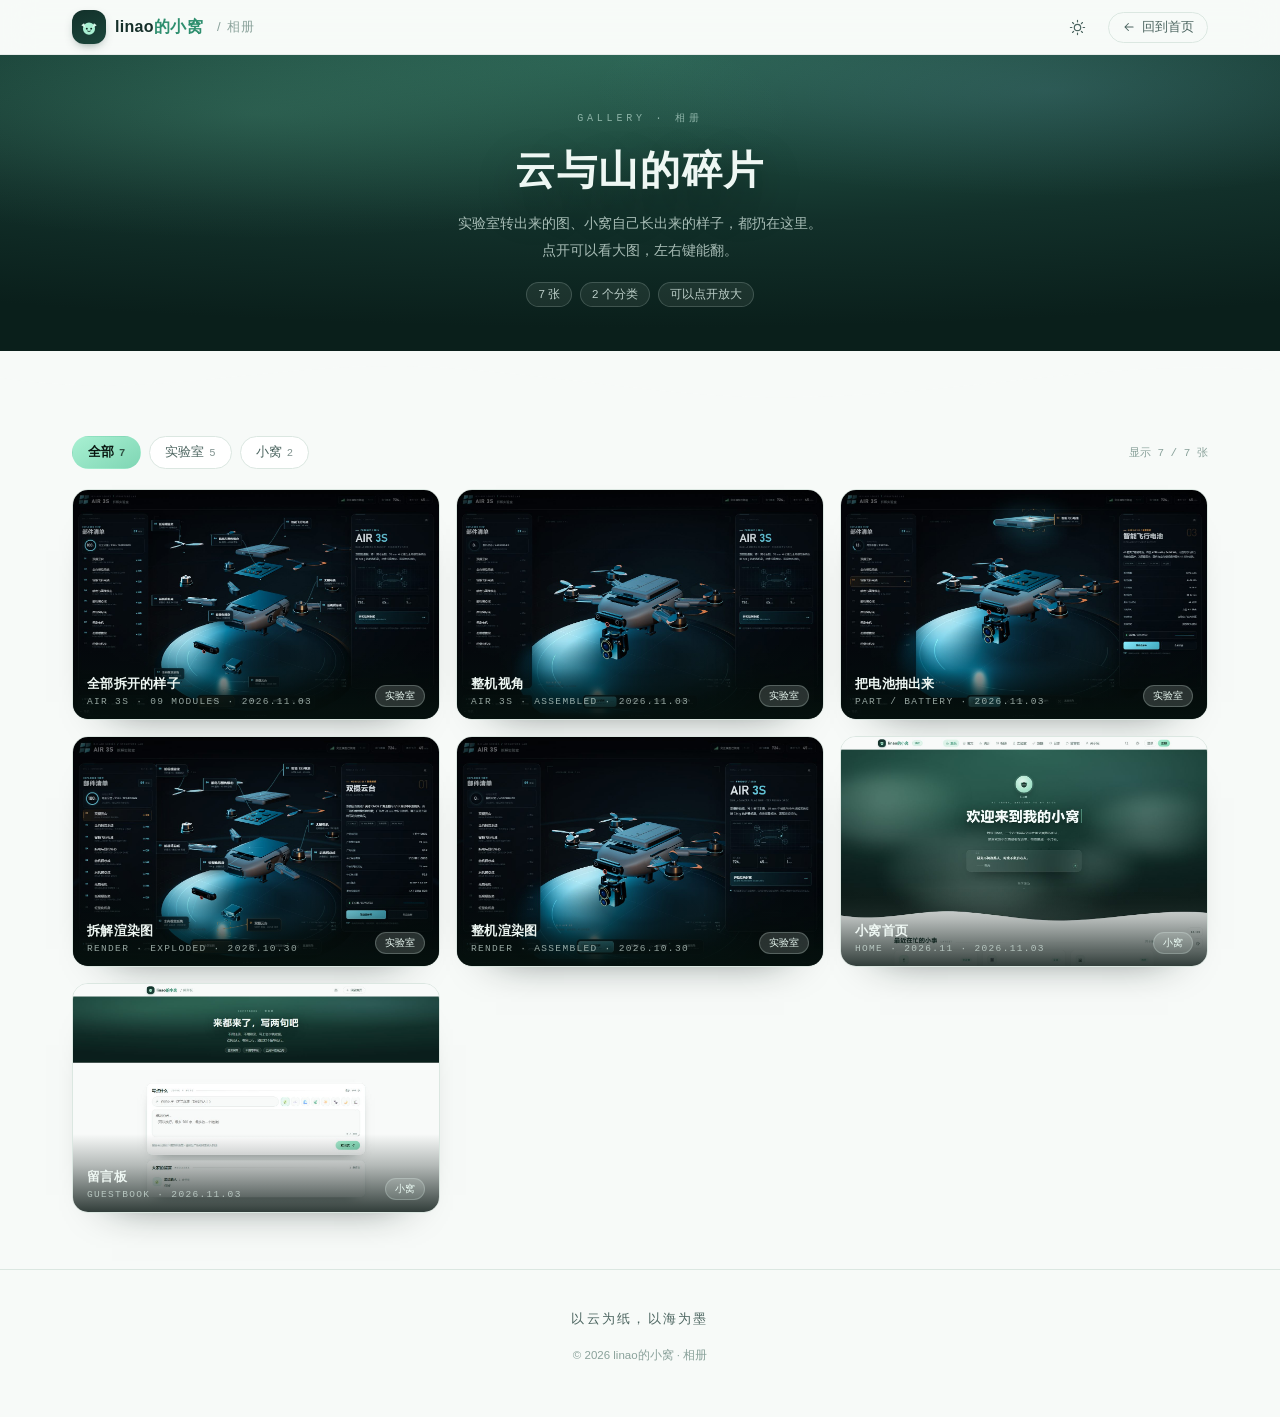
==== gallery/index.html @ 31c629db "feat(gallery,posts): open album with lightbox and blog with two articles; wire home nav + cards" ====
<!DOCTYPE html>
<html lang="zh-CN" data-theme="light">
<head>
<meta charset="UTF-8" />
<meta name="viewport" content="width=device-width, initial-scale=1.0" />
<meta name="theme-color" content="#0b1f1c" />
<meta name="description" content="linao的小窝 · 相册 — 实验室的截图、小窝的样子，都收在这里。" />
<link rel="icon" href="data:image/svg+xml,%3Csvg xmlns='http://www.w3.org/2000/svg' viewBox='0 0 64 64'%3E%3Crect width='64' height='64' rx='16' fill='%230e2621'/%3E%3Ccircle cx='32' cy='36' r='15' fill='%237fd6b4'/%3E%3Cpath d='M19 24l4 11-9-5z' fill='%23a8f0d2'/%3E%3Cpath d='M45 24l-4 11 9-5z' fill='%23a8f0d2'/%3E%3Ccircle cx='27' cy='36' r='2.2' fill='%230b1f1c'/%3E%3Ccircle cx='37' cy='36' r='2.2' fill='%230b1f1c'/%3E%3Cpath d='M28 42q4 3 8 0' stroke='%230b1f1c' stroke-width='2' fill='none' stroke-linecap='round'/%3E%3C/svg%3E" />
<title>相册 · linao的小窝</title>
<style>
:root{
  --paper:#f7faf8;--card:#ffffff;--line:#dbe7e1;
  --text:#16302a;--text-soft:#4c6560;--text-faint:#8aa29b;
  --accent:#7fd6b4;--accent-soft:#a8f0d2;--accent-deep:#2f8f6f;--accent-glow:rgba(127,214,180,.42);
  --sans:"PingFang SC","Microsoft YaHei UI","Hiragino Sans GB","Noto Sans SC","Segoe UI",sans-serif;
  --serif:"Songti SC","Source Han Serif SC","Noto Serif SC",Georgia,serif;
  --mono:"Cascadia Mono","Consolas",monospace;
  --ease:cubic-bezier(.22,1,.36,1);
}
html[data-accent="pink"]{--accent:#ffb3d9;--accent-soft:#ffd3e8;--accent-deep:#c95f92;--accent-glow:rgba(255,179,217,.42)}
html[data-accent="blue"]{--accent:#9fd0ff;--accent-soft:#c8e6ff;--accent-deep:#4a86bd;--accent-glow:rgba(159,208,255,.42)}
html[data-theme="dark"]{--paper:#0d1f1b;--card:#122a24;--line:#1d3a32;--text:#e6f3ee;--text-soft:#a9c6bd;--text-faint:#6e8b83}
*,*::before,*::after{box-sizing:border-box}
html{scroll-behavior:smooth}
body{margin:0;background:var(--paper);color:var(--text);font-family:var(--sans);
  -webkit-font-smoothing:antialiased;transition:background .4s,color .4s;min-height:100dvh;display:flex;flex-direction:column}
a{color:inherit;text-decoration:none}
button{font:inherit;color:inherit;cursor:pointer;border:0;background:none}
::selection{background:var(--accent);color:#08150f}

/* topbar */
.topbar{position:sticky;top:0;z-index:50;background:rgba(247,250,248,.82);backdrop-filter:blur(16px);
  border-bottom:1px solid rgba(22,48,42,.07);transition:background .4s,border-color .4s}
html[data-theme="dark"] .topbar{background:rgba(10,26,23,.84);border-bottom-color:rgba(231,240,236,.08)}
.topbar-inner{max-width:1180px;margin:0 auto;padding:10px 22px;display:flex;align-items:center;gap:14px}
.brand{display:flex;align-items:center;gap:9px}
.brand-avatar{width:34px;height:34px;border-radius:12px;display:grid;place-items:center;
  background:linear-gradient(160deg,#12302a,#1b463b);box-shadow:0 4px 12px -6px rgba(18,48,42,.8)}
.brand-avatar svg{width:22px;height:22px}
.brand-name{font-weight:800;font-size:16px;letter-spacing:.02em;white-space:nowrap}
.brand-name em{font-style:normal;color:var(--accent-deep)}
html[data-theme="dark"] .brand-name em{color:var(--accent)}
.crumb{color:var(--text-faint);font-size:13px;letter-spacing:.1em}
.spacer{flex:1}
.icon-btn{width:34px;height:34px;border-radius:10px;display:grid;place-items:center;color:var(--text-soft);transition:.2s var(--ease)}
.icon-btn svg{width:17px;height:17px;stroke:currentColor;fill:none;stroke-width:1.7;stroke-linecap:round;stroke-linejoin:round}
.icon-btn:hover{background:color-mix(in srgb,var(--accent) 14%,transparent);color:var(--text)}
.back-pill{display:inline-flex;align-items:center;gap:6px;padding:6px 13px;border-radius:999px;font-size:12.5px;
  border:1px solid var(--line);color:var(--text-soft);transition:.22s var(--ease)}
.back-pill:hover{color:var(--text);border-color:var(--accent-deep);transform:translateY(-1px)}
.back-pill svg{width:14px;height:14px;stroke:currentColor;fill:none;stroke-width:1.8;stroke-linecap:round;stroke-linejoin:round}

/* hero */
.hero{position:relative;overflow:hidden;padding:54px 22px 44px;
  background:radial-gradient(120% 92% at 50% 0%,#2b6353 0%,#1b463b 34%,#12302a 62%,#0a1f1b 100%);
  color:#eef7f3;text-align:center}
.hero::before{content:"";position:absolute;inset:0;pointer-events:none;
  background:radial-gradient(60% 60% at 20% 20%,rgba(127,214,180,.16),transparent 70%),
             radial-gradient(50% 50% at 82% 12%,rgba(159,208,255,.12),transparent 72%)}
.hero-inner{position:relative;max-width:760px;margin:0 auto}
.hero .kicker{font-family:var(--mono);font-size:10px;letter-spacing:.38em;color:rgba(210,240,230,.6);text-transform:uppercase}
.hero h1{margin:14px 0 12px;font-size:clamp(26px,5vw,40px);font-weight:800;letter-spacing:.04em;text-shadow:0 16px 44px rgba(0,0,0,.45)}
.hero p{margin:0;font-size:13.5px;line-height:2;color:rgba(226,244,237,.72)}
.hero .tip{display:inline-flex;flex-wrap:wrap;gap:8px;justify-content:center;margin-top:18px}
.hero .tip span{font-size:11.5px;padding:4px 11px;border-radius:999px;
  border:1px solid rgba(226,244,237,.18);background:rgba(233,247,241,.07);color:rgba(226,244,237,.8)}
.wave{line-height:0;margin-top:-1px}
.wave svg{width:100%;height:58px;display:block}

main{flex:1;width:100%;max-width:1180px;margin:0 auto;padding:28px 22px 56px}

/* 筛选 */
.toolbar{display:flex;flex-wrap:wrap;gap:10px;align-items:center;justify-content:space-between;margin-bottom:20px}
.filters{display:flex;gap:8px;flex-wrap:wrap}
.chip{
  padding:7px 15px;border-radius:999px;border:1px solid var(--line);background:var(--card);
  font-size:12.5px;color:var(--text-soft);transition:.2s var(--ease);
}
.chip:hover{border-color:var(--accent-deep);color:var(--text);transform:translateY(-1px)}
.chip[aria-pressed="true"]{
  border-color:transparent;color:#08150f;font-weight:700;
  background:linear-gradient(150deg,var(--accent-soft),var(--accent));
  box-shadow:0 10px 22px -18px var(--accent-glow);
}
.chip .n{font-family:var(--mono);font-size:10.5px;opacity:.7;margin-left:5px}
.count{font-family:var(--mono);font-size:11px;color:var(--text-faint)}

/* 网格 */
.grid{display:grid;grid-template-columns:repeat(auto-fill,minmax(300px,1fr));gap:16px}
.shot{
  position:relative;display:block;border-radius:16px;overflow:hidden;background:var(--card);
  border:1px solid var(--line);box-shadow:0 22px 44px -40px rgba(8,23,20,.9);
  transition:transform .32s var(--ease),border-color .3s,box-shadow .3s;
  cursor:zoom-in;
}
.shot:hover{transform:translateY(-4px);border-color:color-mix(in srgb,var(--accent) 45%,var(--line));
  box-shadow:0 28px 50px -38px rgba(8,23,20,.95)}
.shot img{display:block;width:100%;height:auto;aspect-ratio:16/10;object-fit:cover;transition:transform .5s var(--ease)}
.shot:hover img{transform:scale(1.03)}
.shot-meta{
  position:absolute;left:0;right:0;bottom:0;
  padding:34px 14px 12px;
  background:linear-gradient(to top,rgba(6,20,16,.82),rgba(6,20,16,.28) 60%,transparent);
  color:#eef7f3;
  display:flex;align-items:flex-end;justify-content:space-between;gap:10px;
}
.shot-title{display:block;font-size:13px;font-weight:700;letter-spacing:.02em}
.shot-sub{display:block;font-family:var(--mono);font-size:9.5px;letter-spacing:.14em;color:rgba(226,244,237,.65);margin-top:3px}
.shot-tag{
  flex:none;font-size:10px;padding:3px 9px;border-radius:999px;
  background:rgba(233,247,241,.16);border:1px solid rgba(226,244,237,.24);color:#eafaf3;
}
.shot-zoom{
  position:absolute;top:12px;right:12px;width:30px;height:30px;border-radius:10px;
  display:grid;place-items:center;opacity:0;transform:scale(.9);transition:.24s var(--ease);
  background:rgba(10,28,23,.6);border:1px solid rgba(226,244,237,.24);backdrop-filter:blur(6px);
}
.shot:hover .shot-zoom{opacity:1;transform:none}
.shot-zoom svg{width:14px;height:14px;stroke:#eafaf3;fill:none;stroke-width:1.8;stroke-linecap:round;stroke-linejoin:round}

/* 灯箱 */
.lightbox{
  position:fixed;inset:0;z-index:200;display:none;
  background:rgba(4,14,11,.92);backdrop-filter:blur(8px);
}
.lightbox[data-open="true"]{display:grid;grid-template-rows:1fr auto}
.lb-stage{position:relative;display:grid;place-items:center;padding:40px 70px 10px;min-height:0}
.lb-img{max-width:100%;max-height:100%;border-radius:12px;box-shadow:0 40px 90px -40px #000;display:block}
.lb-bar{display:flex;align-items:center;justify-content:space-between;gap:16px;padding:14px 24px 22px;color:#eef7f3}
.lb-cap{font-size:13.5px;letter-spacing:.02em}
.lb-cap small{display:block;font-family:var(--mono);font-size:10px;letter-spacing:.14em;color:rgba(226,244,237,.55);margin-top:4px}
.lb-count{font-family:var(--mono);font-size:11px;color:rgba(226,244,237,.6);letter-spacing:.1em}
.lb-btn{
  position:absolute;top:50%;transform:translateY(-50%);width:44px;height:44px;border-radius:50%;
  display:grid;place-items:center;background:rgba(233,247,241,.1);
  border:1px solid rgba(226,244,237,.2);color:#eef7f3;transition:.2s var(--ease);
}
.lb-btn:hover{background:rgba(233,247,241,.2)}
.lb-btn svg{width:18px;height:18px;stroke:currentColor;fill:none;stroke-width:1.9;stroke-linecap:round;stroke-linejoin:round}
.lb-prev{left:14px}.lb-next{right:14px}
.lb-close{
  position:absolute;top:16px;right:16px;width:38px;height:38px;border-radius:50%;
  display:grid;place-items:center;background:rgba(233,247,241,.1);border:1px solid rgba(226,244,237,.2);color:#eef7f3;
}
.lb-close svg{width:16px;height:16px;stroke:currentColor;fill:none;stroke-width:1.9;stroke-linecap:round;stroke-linejoin:round}

.footer{padding:24px 22px 38px;text-align:center;border-top:1px solid var(--line);color:var(--text-faint);font-size:11.5px;line-height:2}
.footer .sig{font-family:var(--serif);font-size:12.5px;letter-spacing:.18em;color:var(--text-soft)}

@media (max-width:620px){
  .topbar-inner{padding:8px 14px;gap:10px}
  .brand-name{font-size:15px}
  .crumb{display:none}
  .hero{padding:42px 18px 36px}
  main{padding:22px 14px 44px}
  .grid{grid-template-columns:1fr;gap:14px}
  .lb-stage{padding:16px 12px 0}
  .lb-btn{width:38px;height:38px}
  .lb-prev{left:4px}.lb-next{right:4px}
  .wave svg{height:44px}
}
@media (prefers-reduced-motion:reduce){*{animation:none!important;transition:none!important}}
</style>
</head>
<body>

<header class="topbar">
  <div class="topbar-inner">
    <a class="brand" href="../" aria-label="回到首页">
      <span class="brand-avatar" aria-hidden="true">
        <svg viewBox="0 0 40 40"><circle cx="20" cy="23" r="11" fill="#a8f0d2"/><path d="M11 13l3 9-8-5z" fill="#d8f7ea"/><path d="M29 13l-3 9 8-5z" fill="#d8f7ea"/><circle cx="16" cy="23" r="1.7" fill="#0b211d"/><circle cx="24" cy="23" r="1.7" fill="#0b211d"/><path d="M17.5 27.5q2.5 2 5 0" stroke="#0b211d" stroke-width="1.5" fill="none" stroke-linecap="round"/></svg>
      </span>
      <span class="brand-name">linao<em>的小窝</em></span>
    </a>
    <span class="crumb">/ 相册</span>
    <span class="spacer"></span>
    <button class="icon-btn" id="themeBtn" type="button" aria-label="切换深色模式">
      <svg viewBox="0 0 24 24" aria-hidden="true" id="themeIcon"></svg>
    </button>
    <a class="back-pill" href="../">
      <svg viewBox="0 0 24 24" aria-hidden="true"><path d="M19 12H6M11 6l-6 6 6 6"/></svg>
      回到首页
    </a>
  </div>
</header>

<section class="hero">
  <div class="hero-inner">
    <p class="kicker">Gallery · 相册</p>
    <h1>云与山的碎片</h1>
    <p>实验室转出来的图、小窝自己长出来的样子，都扔在这里。<br />点开可以看大图，左右键能翻。</p>
    <div class="tip"><span id="heroCount">7 张</span><span>2 个分类</span><span>可以点开放大</span></div>
  </div>
</section>
<div class="wave" aria-hidden="true">
  <svg viewBox="0 0 1440 72" preserveAspectRatio="none">
    <path fill="var(--paper)" d="M0,34 C180,66 320,8 500,22 C680,36 780,68 960,56 C1140,44 1280,10 1440,26 L1440,72 L0,72 Z"/>
  </svg>
</div>

<main>
  <div class="toolbar">
    <div class="filters" id="filters" role="group" aria-label="按分类筛选"></div>
    <span class="count" id="count"></span>
  </div>
  <div class="grid" id="grid"></div>
</main>

<footer class="footer">
  <p class="sig">以云为纸，以海为墨</p>
  <p>© 2026 linao的小窝 · 相册</p>
</footer>

<!-- 灯箱 -->
<div class="lightbox" id="lightbox" data-open="false" role="dialog" aria-modal="true" aria-label="查看大图">
  <div class="lb-stage">
    <button class="lb-close" id="lbClose" type="button" aria-label="关闭">
      <svg viewBox="0 0 24 24"><path d="M6 6l12 12M18 6L6 18"/></svg>
    </button>
    <button class="lb-btn lb-prev" id="lbPrev" type="button" aria-label="上一张">
      <svg viewBox="0 0 24 24"><path d="M15 6l-6 6 6 6"/></svg>
    </button>
    <img class="lb-img" id="lbImg" alt="" />
    <button class="lb-btn lb-next" id="lbNext" type="button" aria-label="下一张">
      <svg viewBox="0 0 24 24"><path d="M9 6l6 6-6 6"/></svg>
    </button>
  </div>
  <div class="lb-bar">
    <div class="lb-cap"><span id="lbTitle"></span><small id="lbSub"></small></div>
    <span class="lb-count" id="lbCount"></span>
  </div>
</div>

<script>
(function () {
  "use strict";

  /* =========================================================
     ★ 相册清单：加照片就往这里加一条
       把图放进 gallery/img/，写 filename、title、tag、sub、date
       也支持外链：src 直接写完整 https 地址
     ========================================================= */
  var PHOTOS = [
    {
      src: "img/lab-live-exploded.jpg",
      title: "全部拆开的样子",
      sub: "AIR 3S · 09 MODULES",
      tag: "实验室",
      date: "2026.11.03",
      desc: "九个模块一次散开，看得见电池、云台、图传核心都在哪一层。"
    },
    {
      src: "img/lab-live-assembled.jpg",
      title: "整机视角",
      sub: "AIR 3S · ASSEMBLED",
      tag: "实验室",
      date: "2026.11.03",
      desc: "默认视角，慢慢自转的整机。"
    },
    {
      src: "img/lab-live-battery.jpg",
      title: "把电池抽出来",
      sub: "PART / BATTERY",
      tag: "实验室",
      date: "2026.11.03",
      desc: "点一下电池，它会自己往上飘出来。"
    },
    {
      src: "img/lab-render-exploded.jpg",
      title: "拆解渲染图",
      sub: "RENDER · EXPLODED",
      tag: "实验室",
      date: "2026.10.30",
      desc: "早期导出的拆解渲染，用来对零件位置的。"
    },
    {
      src: "img/lab-render-assembled.jpg",
      title: "整机渲染图",
      sub: "RENDER · ASSEMBLED",
      tag: "实验室",
      date: "2026.10.30",
      desc: "同一套模型的整机渲染。"
    },
    {
      src: "img/nest-home.jpg",
      title: "小窝首页",
      sub: "HOME · 2026.11",
      tag: "小窝",
      date: "2026.11.03",
      desc: "云海、雨丝、那句「欢迎来到我的小窝」。"
    },
    {
      src: "img/nest-guestbook.jpg",
      title: "留言板",
      sub: "GUESTBOOK",
      tag: "小窝",
      date: "2026.11.03",
      desc: "不用登录就能写字的地方。"
    }
  ];

  var $ = function (s, r) { return (r || document).querySelector(s); };
  var html = document.documentElement;
  var grid = $("#grid"), filtersEl = $("#filters"), countEl = $("#count");

  /* ---------- 主题 ---------- */
  var THEME_KEY = "linao-nest-theme", ACCENT_KEY = "linao-nest-accent";
  var savedTheme = null, savedAccent = null;
  try {
    savedTheme = localStorage.getItem(THEME_KEY);
    savedAccent = localStorage.getItem(ACCENT_KEY);
  } catch (e) {}
  if (savedAccent && ["green", "pink", "blue"].indexOf(savedAccent) >= 0) html.dataset.accent = savedAccent;

  var icon = $("#themeIcon");
  function paintIcon() {
    icon.innerHTML = html.dataset.theme === "dark"
      ? '<path d="M20 14.5A8.5 8.5 0 019.5 4 9 9 0 1020 14.5z"/>'
      : '<circle cx="12" cy="12" r="4.5"/><path d="M12 2v2M12 20v2M2 12h2M20 12h2M5 5l1.5 1.5M17.5 17.5L19 19M19 5l-1.5 1.5M6.5 17.5L5 19"/>';
  }
  html.dataset.theme = savedTheme === "dark" ? "dark" : "light";
  paintIcon();
  $("#themeBtn").addEventListener("click", function () {
    html.dataset.theme = html.dataset.theme === "dark" ? "light" : "dark";
    paintIcon();
    try { localStorage.setItem(THEME_KEY, html.dataset.theme); } catch (e) {}
  });

  /* ---------- 分类 ---------- */
  var state = { tag: "全部" };
  var tags = ["全部"];
  PHOTOS.forEach(function (p) { if (tags.indexOf(p.tag) < 0) tags.push(p.tag); });

  function renderFilters() {
    filtersEl.innerHTML = tags.map(function (t) {
      var n = t === "全部" ? PHOTOS.length : PHOTOS.filter(function (p) { return p.tag === t; }).length;
      return '<button class="chip" type="button" data-tag="' + t + '" aria-pressed="' + (state.tag === t) + '">' +
        t + '<span class="n">' + n + "</span></button>";
    }).join("");
  }

  /* ---------- 列表 ---------- */
  var visible = [];

  function renderGrid() {
    visible = PHOTOS.filter(function (p) { return state.tag === "全部" || p.tag === state.tag; });
    grid.innerHTML = visible.map(function (p, i) {
      return (
        '<a class="shot" href="' + p.src + '" data-i="' + i + '" aria-label="' + p.title + '">' +
          '<img src="' + p.src + '" alt="' + p.title + '" loading="' + (i < 3 ? "eager" : "lazy") + '" />' +
          '<span class="shot-zoom"><svg viewBox="0 0 24 24"><circle cx="11" cy="11" r="7"/><path d="M16.5 16.5L21 21M11 8v6M8 11h6"/></svg></span>' +
          '<span class="shot-meta">' +
            '<span><span class="shot-title">' + p.title + '</span><span class="shot-sub">' + p.sub + " · " + p.date + "</span></span>" +
            '<span class="shot-tag">' + p.tag + "</span>" +
          "</span>" +
        "</a>"
      );
    }).join("");
    countEl.textContent = "显示 " + visible.length + " / " + PHOTOS.length + " 张";
    $("#heroCount").textContent = PHOTOS.length + " 张";
  }

  filtersEl.addEventListener("click", function (e) {
    var btn = e.target.closest(".chip");
    if (!btn) return;
    state.tag = btn.dataset.tag;
    renderFilters();
    renderGrid();
  });

  /* ---------- 灯箱 ---------- */
  var lb = $("#lightbox"), lbImg = $("#lbImg"), lbTitle = $("#lbTitle"),
      lbSub = $("#lbSub"), lbCount = $("#lbCount");
  var current = 0;

  function show(i) {
    if (!visible.length) return;
    current = (i + visible.length) % visible.length;
    var p = visible[current];
    lbImg.src = p.src;
    lbImg.alt = p.title;
    lbTitle.textContent = p.title;
    lbSub.textContent = p.sub + " · " + p.date + (p.desc ? " · " + p.desc : "");
    lbCount.textContent = (current + 1) + " / " + visible.length;
  }

  function openLB(i) {
    lb.dataset.open = "true";
    document.documentElement.style.overflow = "hidden";
    show(i);
  }
  function closeLB() {
    lb.dataset.open = "false";
    document.documentElement.style.overflow = "";
  }

  grid.addEventListener("click", function (e) {
    var shot = e.target.closest(".shot");
    if (!shot) return;
    e.preventDefault();
    openLB(Number(shot.dataset.i));
  });

  $("#lbClose").addEventListener("click", closeLB);
  $("#lbPrev").addEventListener("click", function () { show(current - 1); });
  $("#lbNext").addEventListener("click", function () { show(current + 1); });
  lb.addEventListener("click", function (e) {
    if (e.target === lb || e.target.classList.contains("lb-stage")) closeLB();
  });

  document.addEventListener("keydown", function (e) {
    if (lb.dataset.open !== "true") return;
    if (e.key === "Escape") closeLB();
    else if (e.key === "ArrowLeft") show(current - 1);
    else if (e.key === "ArrowRight") show(current + 1);
  });

  /* ---------- 启动 ---------- */
  renderFilters();
  renderGrid();
})();
</script>
</body>
</html>
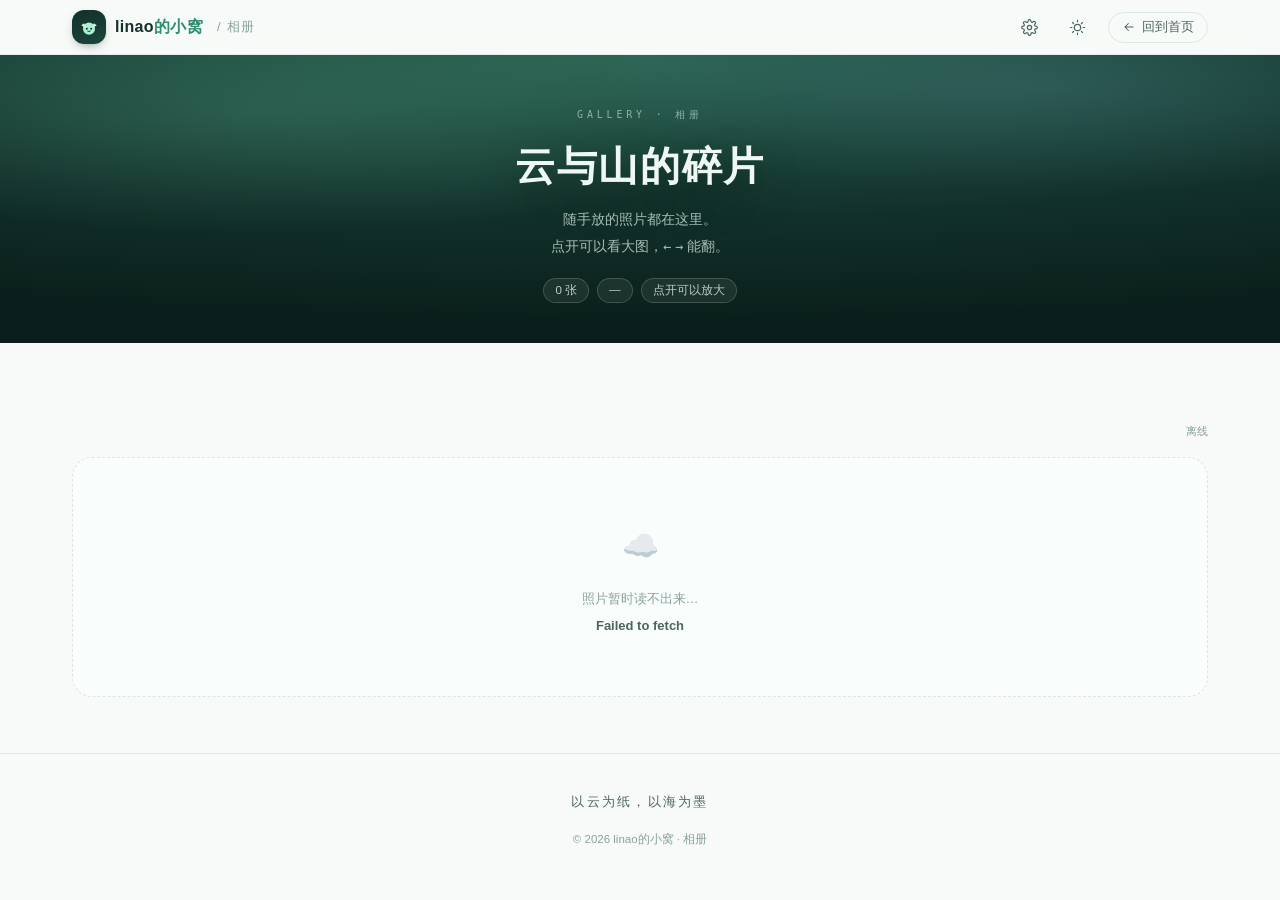
==== commit fec2ba91: "feat(gallery): admin upload/delete via Worker+KV; remove all seeded photos" ====
--- a/gallery/index.html
+++ b/gallery/index.html
@@ -4,7 +4,7 @@
 <meta charset="UTF-8" />
 <meta name="viewport" content="width=device-width, initial-scale=1.0" />
 <meta name="theme-color" content="#0b1f1c" />
-<meta name="description" content="linao的小窝 · 相册 — 实验室的截图、小窝的样子，都收在这里。" />
+<meta name="description" content="linao的小窝 · 相册 — 随手放的照片都在这里，点开看大图。" />
 <link rel="icon" href="data:image/svg+xml,%3Csvg xmlns='http://www.w3.org/2000/svg' viewBox='0 0 64 64'%3E%3Crect width='64' height='64' rx='16' fill='%230e2621'/%3E%3Ccircle cx='32' cy='36' r='15' fill='%237fd6b4'/%3E%3Cpath d='M19 24l4 11-9-5z' fill='%23a8f0d2'/%3E%3Cpath d='M45 24l-4 11 9-5z' fill='%23a8f0d2'/%3E%3Ccircle cx='27' cy='36' r='2.2' fill='%230b1f1c'/%3E%3Ccircle cx='37' cy='36' r='2.2' fill='%230b1f1c'/%3E%3Cpath d='M28 42q4 3 8 0' stroke='%230b1f1c' stroke-width='2' fill='none' stroke-linecap='round'/%3E%3C/svg%3E" />
 <title>相册 · linao的小窝</title>
 <style>
@@ -12,6 +12,7 @@
   --paper:#f7faf8;--card:#ffffff;--line:#dbe7e1;
   --text:#16302a;--text-soft:#4c6560;--text-faint:#8aa29b;
   --accent:#7fd6b4;--accent-soft:#a8f0d2;--accent-deep:#2f8f6f;--accent-glow:rgba(127,214,180,.42);
+  --danger:#d9534f;
   --sans:"PingFang SC","Microsoft YaHei UI","Hiragino Sans GB","Noto Sans SC","Segoe UI",sans-serif;
   --serif:"Songti SC","Source Han Serif SC","Noto Serif SC",Georgia,serif;
   --mono:"Cascadia Mono","Consolas",monospace;
@@ -45,13 +46,15 @@
 .icon-btn{width:34px;height:34px;border-radius:10px;display:grid;place-items:center;color:var(--text-soft);transition:.2s var(--ease)}
 .icon-btn svg{width:17px;height:17px;stroke:currentColor;fill:none;stroke-width:1.7;stroke-linecap:round;stroke-linejoin:round}
 .icon-btn:hover{background:color-mix(in srgb,var(--accent) 14%,transparent);color:var(--text)}
+.icon-btn.is-admin{color:var(--accent-deep);background:color-mix(in srgb,var(--accent) 18%,transparent)}
+html[data-theme="dark"] .icon-btn.is-admin{color:var(--accent)}
 .back-pill{display:inline-flex;align-items:center;gap:6px;padding:6px 13px;border-radius:999px;font-size:12.5px;
   border:1px solid var(--line);color:var(--text-soft);transition:.22s var(--ease)}
 .back-pill:hover{color:var(--text);border-color:var(--accent-deep);transform:translateY(-1px)}
 .back-pill svg{width:14px;height:14px;stroke:currentColor;fill:none;stroke-width:1.8;stroke-linecap:round;stroke-linejoin:round}
 
 /* hero */
-.hero{position:relative;overflow:hidden;padding:54px 22px 44px;
+.hero{position:relative;overflow:hidden;padding:50px 22px 40px;
   background:radial-gradient(120% 92% at 50% 0%,#2b6353 0%,#1b463b 34%,#12302a 62%,#0a1f1b 100%);
   color:#eef7f3;text-align:center}
 .hero::before{content:"";position:absolute;inset:0;pointer-events:none;
@@ -65,64 +68,95 @@
 .hero .tip span{font-size:11.5px;padding:4px 11px;border-radius:999px;
   border:1px solid rgba(226,244,237,.18);background:rgba(233,247,241,.07);color:rgba(226,244,237,.8)}
 .wave{line-height:0;margin-top:-1px}
-.wave svg{width:100%;height:58px;display:block}
-
-main{flex:1;width:100%;max-width:1180px;margin:0 auto;padding:28px 22px 56px}
-
-/* 筛选 */
-.toolbar{display:flex;flex-wrap:wrap;gap:10px;align-items:center;justify-content:space-between;margin-bottom:20px}
+.wave svg{width:100%;height:56px;display:block}
+
+main{flex:1;width:100%;max-width:1180px;margin:0 auto;padding:26px 22px 56px}
+
+/* 站长面板 */
+.admin-panel{
+  display:none;margin-bottom:22px;padding:20px;border-radius:20px;
+  background:var(--card);border:1px solid color-mix(in srgb,var(--accent) 45%,var(--line));
+  box-shadow:0 26px 50px -44px rgba(8,23,20,.9);
+}
+.admin-panel.is-on{display:block}
+.admin-head{display:flex;align-items:center;gap:10px;margin-bottom:14px;flex-wrap:wrap}
+.admin-head h2{margin:0;font-size:15px;font-weight:800}
+.admin-head .en{font-family:var(--mono);font-size:10px;letter-spacing:.2em;color:var(--text-faint);text-transform:uppercase}
+.admin-head .spacer{flex:1}
+.tiny-btn{font-size:11.5px;padding:5px 11px;border-radius:999px;border:1px solid var(--line);color:var(--text-soft);transition:.2s}
+.tiny-btn:hover{color:var(--text);border-color:var(--accent-deep)}
+
+.drop{
+  position:relative;display:grid;place-items:center;gap:6px;padding:22px;border-radius:16px;
+  border:2px dashed color-mix(in srgb,var(--accent) 55%,var(--line));
+  background:color-mix(in srgb,var(--accent) 7%,transparent);
+  text-align:center;transition:.2s var(--ease);cursor:pointer;
+}
+.drop:hover,.drop.is-over{background:color-mix(in srgb,var(--accent) 14%,transparent);border-color:var(--accent-deep)}
+.drop b{font-size:13.5px}
+.drop small{color:var(--text-faint);font-size:11.5px;line-height:1.8}
+.drop input{display:none}
+
+.upload-fields{display:grid;grid-template-columns:repeat(auto-fit,minmax(180px,1fr));gap:10px;margin-top:14px}
+.upload-fields label{display:flex;flex-direction:column;gap:5px;font-size:11px;color:var(--text-faint);letter-spacing:.06em}
+.upload-fields input{
+  height:38px;padding:0 12px;border-radius:10px;border:1px solid var(--line);background:var(--paper);
+  color:var(--text);font:inherit;font-size:13px;outline:none;transition:.2s;
+}
+.upload-fields input:focus{border-color:var(--accent-deep);box-shadow:0 0 0 3px color-mix(in srgb,var(--accent) 20%,transparent)}
+
+.queue{display:grid;gap:8px;margin-top:14px}
+.q-item{display:flex;align-items:center;gap:10px;font-size:12px;color:var(--text-soft)}
+.q-bar{flex:1;height:6px;border-radius:4px;background:color-mix(in srgb,var(--accent) 14%,transparent);overflow:hidden}
+.q-bar i{display:block;height:100%;width:0;background:linear-gradient(90deg,var(--accent),var(--accent-soft));transition:width .2s}
+.q-item .ok{color:var(--accent-deep);font-family:var(--mono);font-size:11px}
+.q-item .err{color:var(--danger);font-family:var(--mono);font-size:11px}
+
+/* 工具条 */
+.toolbar{display:flex;flex-wrap:wrap;gap:10px;align-items:center;justify-content:space-between;margin-bottom:18px}
 .filters{display:flex;gap:8px;flex-wrap:wrap}
-.chip{
-  padding:7px 15px;border-radius:999px;border:1px solid var(--line);background:var(--card);
-  font-size:12.5px;color:var(--text-soft);transition:.2s var(--ease);
-}
+.chip{padding:7px 15px;border-radius:999px;border:1px solid var(--line);background:var(--card);
+  font-size:12.5px;color:var(--text-soft);transition:.2s var(--ease)}
 .chip:hover{border-color:var(--accent-deep);color:var(--text);transform:translateY(-1px)}
-.chip[aria-pressed="true"]{
-  border-color:transparent;color:#08150f;font-weight:700;
-  background:linear-gradient(150deg,var(--accent-soft),var(--accent));
-  box-shadow:0 10px 22px -18px var(--accent-glow);
-}
+.chip[aria-pressed="true"]{border-color:transparent;color:#08150f;font-weight:700;
+  background:linear-gradient(150deg,var(--accent-soft),var(--accent));box-shadow:0 10px 22px -18px var(--accent-glow)}
 .chip .n{font-family:var(--mono);font-size:10.5px;opacity:.7;margin-left:5px}
 .count{font-family:var(--mono);font-size:11px;color:var(--text-faint)}
 
 /* 网格 */
 .grid{display:grid;grid-template-columns:repeat(auto-fill,minmax(300px,1fr));gap:16px}
-.shot{
-  position:relative;display:block;border-radius:16px;overflow:hidden;background:var(--card);
+.shot{position:relative;border-radius:16px;overflow:hidden;background:var(--card);
   border:1px solid var(--line);box-shadow:0 22px 44px -40px rgba(8,23,20,.9);
-  transition:transform .32s var(--ease),border-color .3s,box-shadow .3s;
-  cursor:zoom-in;
-}
+  transition:transform .32s var(--ease),border-color .3s,box-shadow .3s}
 .shot:hover{transform:translateY(-4px);border-color:color-mix(in srgb,var(--accent) 45%,var(--line));
   box-shadow:0 28px 50px -38px rgba(8,23,20,.95)}
+.shot-open{display:block;cursor:zoom-in}
 .shot img{display:block;width:100%;height:auto;aspect-ratio:16/10;object-fit:cover;transition:transform .5s var(--ease)}
 .shot:hover img{transform:scale(1.03)}
-.shot-meta{
-  position:absolute;left:0;right:0;bottom:0;
+.shot-meta{position:absolute;left:0;right:0;bottom:0;pointer-events:none;
   padding:34px 14px 12px;
   background:linear-gradient(to top,rgba(6,20,16,.82),rgba(6,20,16,.28) 60%,transparent);
-  color:#eef7f3;
-  display:flex;align-items:flex-end;justify-content:space-between;gap:10px;
-}
+  color:#eef7f3;display:flex;align-items:flex-end;justify-content:space-between;gap:10px}
 .shot-title{display:block;font-size:13px;font-weight:700;letter-spacing:.02em}
 .shot-sub{display:block;font-family:var(--mono);font-size:9.5px;letter-spacing:.14em;color:rgba(226,244,237,.65);margin-top:3px}
-.shot-tag{
-  flex:none;font-size:10px;padding:3px 9px;border-radius:999px;
-  background:rgba(233,247,241,.16);border:1px solid rgba(226,244,237,.24);color:#eafaf3;
+.shot-tag{flex:none;font-size:10px;padding:3px 9px;border-radius:999px;
+  background:rgba(233,247,241,.16);border:1px solid rgba(226,244,237,.24);color:#eafaf3}
+.shot-del{
+  position:absolute;top:10px;right:10px;width:30px;height:30px;border-radius:10px;display:none;place-items:center;
+  background:rgba(160,40,40,.82);border:1px solid rgba(255,220,220,.4);color:#fff;z-index:3;transition:.2s var(--ease);
 }
-.shot-zoom{
-  position:absolute;top:12px;right:12px;width:30px;height:30px;border-radius:10px;
-  display:grid;place-items:center;opacity:0;transform:scale(.9);transition:.24s var(--ease);
-  background:rgba(10,28,23,.6);border:1px solid rgba(226,244,237,.24);backdrop-filter:blur(6px);
-}
-.shot:hover .shot-zoom{opacity:1;transform:none}
-.shot-zoom svg{width:14px;height:14px;stroke:#eafaf3;fill:none;stroke-width:1.8;stroke-linecap:round;stroke-linejoin:round}
+body.is-admin .shot-del{display:grid}
+.shot-del:hover{background:rgba(200,50,50,.95);transform:scale(1.06)}
+.shot-del svg{width:14px;height:14px;stroke:currentColor;fill:none;stroke-width:1.9;stroke-linecap:round;stroke-linejoin:round}
+
+.empty{padding:56px 22px;text-align:center;border-radius:20px;
+  border:1px dashed var(--line);background:color-mix(in srgb,var(--accent) 5%,var(--card));
+  color:var(--text-faint);font-size:13px;line-height:2.1}
+.empty b{color:var(--text-soft)}
+.empty .big{display:block;font-size:30px;margin-bottom:8px}
 
 /* 灯箱 */
-.lightbox{
-  position:fixed;inset:0;z-index:200;display:none;
-  background:rgba(4,14,11,.92);backdrop-filter:blur(8px);
-}
+.lightbox{position:fixed;inset:0;z-index:200;display:none;background:rgba(4,14,11,.92);backdrop-filter:blur(8px)}
 .lightbox[data-open="true"]{display:grid;grid-template-rows:1fr auto}
 .lb-stage{position:relative;display:grid;place-items:center;padding:40px 70px 10px;min-height:0}
 .lb-img{max-width:100%;max-height:100%;border-radius:12px;box-shadow:0 40px 90px -40px #000;display:block}
@@ -130,34 +164,34 @@
 .lb-cap{font-size:13.5px;letter-spacing:.02em}
 .lb-cap small{display:block;font-family:var(--mono);font-size:10px;letter-spacing:.14em;color:rgba(226,244,237,.55);margin-top:4px}
 .lb-count{font-family:var(--mono);font-size:11px;color:rgba(226,244,237,.6);letter-spacing:.1em}
-.lb-btn{
-  position:absolute;top:50%;transform:translateY(-50%);width:44px;height:44px;border-radius:50%;
-  display:grid;place-items:center;background:rgba(233,247,241,.1);
-  border:1px solid rgba(226,244,237,.2);color:#eef7f3;transition:.2s var(--ease);
-}
+.lb-btn{position:absolute;top:50%;transform:translateY(-50%);width:44px;height:44px;border-radius:50%;
+  display:grid;place-items:center;background:rgba(233,247,241,.1);border:1px solid rgba(226,244,237,.2);color:#eef7f3;transition:.2s var(--ease)}
 .lb-btn:hover{background:rgba(233,247,241,.2)}
 .lb-btn svg{width:18px;height:18px;stroke:currentColor;fill:none;stroke-width:1.9;stroke-linecap:round;stroke-linejoin:round}
 .lb-prev{left:14px}.lb-next{right:14px}
-.lb-close{
-  position:absolute;top:16px;right:16px;width:38px;height:38px;border-radius:50%;
-  display:grid;place-items:center;background:rgba(233,247,241,.1);border:1px solid rgba(226,244,237,.2);color:#eef7f3;
-}
+.lb-close{position:absolute;top:16px;right:16px;width:38px;height:38px;border-radius:50%;
+  display:grid;place-items:center;background:rgba(233,247,241,.1);border:1px solid rgba(226,244,237,.2);color:#eef7f3}
 .lb-close svg{width:16px;height:16px;stroke:currentColor;fill:none;stroke-width:1.9;stroke-linecap:round;stroke-linejoin:round}
 
 .footer{padding:24px 22px 38px;text-align:center;border-top:1px solid var(--line);color:var(--text-faint);font-size:11.5px;line-height:2}
 .footer .sig{font-family:var(--serif);font-size:12.5px;letter-spacing:.18em;color:var(--text-soft)}
+
+.toast{position:fixed;left:50%;bottom:26px;transform:translate(-50%,16px);opacity:0;pointer-events:none;z-index:220;
+  padding:10px 18px;border-radius:999px;background:rgba(12,32,27,.94);color:#e6f3ee;
+  border:1px solid rgba(168,240,210,.28);font-size:12.5px;transition:transform .3s var(--ease),opacity .3s}
+.toast[data-show="true"]{transform:translate(-50%,0);opacity:1}
 
 @media (max-width:620px){
   .topbar-inner{padding:8px 14px;gap:10px}
   .brand-name{font-size:15px}
   .crumb{display:none}
-  .hero{padding:42px 18px 36px}
-  main{padding:22px 14px 44px}
+  .hero{padding:40px 18px 34px}
+  main{padding:20px 14px 44px}
   .grid{grid-template-columns:1fr;gap:14px}
   .lb-stage{padding:16px 12px 0}
   .lb-btn{width:38px;height:38px}
   .lb-prev{left:4px}.lb-next{right:4px}
-  .wave svg{height:44px}
+  .wave svg{height:40px}
 }
 @media (prefers-reduced-motion:reduce){*{animation:none!important;transition:none!important}}
 </style>
@@ -174,6 +208,9 @@
     </a>
     <span class="crumb">/ 相册</span>
     <span class="spacer"></span>
+    <button class="icon-btn" id="adminBtn" type="button" aria-label="站长模式" title="站长模式：输入口令后可上传 / 删除照片">
+      <svg viewBox="0 0 24 24" aria-hidden="true"><circle cx="12" cy="12" r="3"/><path d="M19.4 15a1.6 1.6 0 00.3 1.8l.1.1a2 2 0 11-2.8 2.8l-.1-.1a1.6 1.6 0 00-1.8-.3 1.6 1.6 0 00-1 1.5V21a2 2 0 11-4 0v-.1A1.6 1.6 0 009 19.4a1.6 1.6 0 00-1.8.3l-.1.1a2 2 0 11-2.8-2.8l.1-.1a1.6 1.6 0 00.3-1.8 1.6 1.6 0 00-1.5-1H3a2 2 0 110-4h.1A1.6 1.6 0 004.6 9a1.6 1.6 0 00-.3-1.8l-.1-.1a2 2 0 112.8-2.8l.1.1a1.6 1.6 0 001.8.3H9a1.6 1.6 0 001-1.5V3a2 2 0 114 0v.1a1.6 1.6 0 001 1.5 1.6 1.6 0 001.8-.3l.1-.1a2 2 0 112.8 2.8l-.1.1a1.6 1.6 0 00-.3 1.8V9a1.6 1.6 0 001.5 1H21a2 2 0 110 4h-.1a1.6 1.6 0 00-1.5 1z"/></svg>
+    </button>
     <button class="icon-btn" id="themeBtn" type="button" aria-label="切换深色模式">
       <svg viewBox="0 0 24 24" aria-hidden="true" id="themeIcon"></svg>
     </button>
@@ -188,8 +225,8 @@
   <div class="hero-inner">
     <p class="kicker">Gallery · 相册</p>
     <h1>云与山的碎片</h1>
-    <p>实验室转出来的图、小窝自己长出来的样子，都扔在这里。<br />点开可以看大图，左右键能翻。</p>
-    <div class="tip"><span id="heroCount">7 张</span><span>2 个分类</span><span>可以点开放大</span></div>
+    <p>随手放的照片都在这里。<br />点开可以看大图，<kbd>←</kbd> <kbd>→</kbd> 能翻。</p>
+    <div class="tip"><span id="heroCount">0 张</span><span id="heroTags">—</span><span>点开可以放大</span></div>
   </div>
 </section>
 <div class="wave" aria-hidden="true">
@@ -199,10 +236,35 @@
 </div>
 
 <main>
+  <!-- 站长面板：只有输入口令后才显示 -->
+  <section class="admin-panel" id="adminPanel" aria-label="站长上传面板">
+    <div class="admin-head">
+      <h2>站长模式</h2>
+      <span class="en">Admin</span>
+      <span class="spacer"></span>
+      <button class="tiny-btn" id="logoutBtn" type="button">退出站长模式</button>
+    </div>
+
+    <label class="drop" id="drop">
+      <input id="fileInput" type="file" accept="image/*" multiple />
+      <b>点这里选图片，或者把图拖进来</b>
+      <small>支持 jpg / png / webp / gif · 会先在浏览器里压到 1600px 再上传（单张上限 6 MB）</small>
+    </label>
+
+    <div class="upload-fields">
+      <label>标题（可选）<input id="fTitle" type="text" maxlength="60" placeholder="比如：傍晚的云" /></label>
+      <label>分类（可选）<input id="fTag" type="text" maxlength="16" placeholder="随手拍" /></label>
+      <label>一句话说明（可选）<input id="fCaption" type="text" maxlength="200" placeholder="拍的时候在想什么" /></label>
+    </div>
+
+    <div class="queue" id="queue"></div>
+  </section>
+
   <div class="toolbar">
     <div class="filters" id="filters" role="group" aria-label="按分类筛选"></div>
     <span class="count" id="count"></span>
   </div>
+
   <div class="grid" id="grid"></div>
 </main>
 
@@ -211,19 +273,12 @@
   <p>© 2026 linao的小窝 · 相册</p>
 </footer>
 
-<!-- 灯箱 -->
 <div class="lightbox" id="lightbox" data-open="false" role="dialog" aria-modal="true" aria-label="查看大图">
   <div class="lb-stage">
-    <button class="lb-close" id="lbClose" type="button" aria-label="关闭">
-      <svg viewBox="0 0 24 24"><path d="M6 6l12 12M18 6L6 18"/></svg>
-    </button>
-    <button class="lb-btn lb-prev" id="lbPrev" type="button" aria-label="上一张">
-      <svg viewBox="0 0 24 24"><path d="M15 6l-6 6 6 6"/></svg>
-    </button>
+    <button class="lb-close" id="lbClose" type="button" aria-label="关闭"><svg viewBox="0 0 24 24"><path d="M6 6l12 12M18 6L6 18"/></svg></button>
+    <button class="lb-btn lb-prev" id="lbPrev" type="button" aria-label="上一张"><svg viewBox="0 0 24 24"><path d="M15 6l-6 6 6 6"/></svg></button>
     <img class="lb-img" id="lbImg" alt="" />
-    <button class="lb-btn lb-next" id="lbNext" type="button" aria-label="下一张">
-      <svg viewBox="0 0 24 24"><path d="M9 6l6 6-6 6"/></svg>
-    </button>
+    <button class="lb-btn lb-next" id="lbNext" type="button" aria-label="下一张"><svg viewBox="0 0 24 24"><path d="M9 6l6 6-6 6"/></svg></button>
   </div>
   <div class="lb-bar">
     <div class="lb-cap"><span id="lbTitle"></span><small id="lbSub"></small></div>
@@ -231,90 +286,37 @@
   </div>
 </div>
 
+<div class="toast" id="toast" role="status" aria-live="polite"></div>
+
 <script>
 (function () {
   "use strict";
 
   /* =========================================================
-     ★ 相册清单：加照片就往这里加一条
-       把图放进 gallery/img/，写 filename、title、tag、sub、date
-       也支持外链：src 直接写完整 https 地址
+     照片全部存在 Cloudflare，不在代码里
+     站长：点右上角齿轮 → 输入口令 → 就能上传 / 删除
      ========================================================= */
-  var PHOTOS = [
-    {
-      src: "img/lab-live-exploded.jpg",
-      title: "全部拆开的样子",
-      sub: "AIR 3S · 09 MODULES",
-      tag: "实验室",
-      date: "2026.11.03",
-      desc: "九个模块一次散开，看得见电池、云台、图传核心都在哪一层。"
-    },
-    {
-      src: "img/lab-live-assembled.jpg",
-      title: "整机视角",
-      sub: "AIR 3S · ASSEMBLED",
-      tag: "实验室",
-      date: "2026.11.03",
-      desc: "默认视角，慢慢自转的整机。"
-    },
-    {
-      src: "img/lab-live-battery.jpg",
-      title: "把电池抽出来",
-      sub: "PART / BATTERY",
-      tag: "实验室",
-      date: "2026.11.03",
-      desc: "点一下电池，它会自己往上飘出来。"
-    },
-    {
-      src: "img/lab-render-exploded.jpg",
-      title: "拆解渲染图",
-      sub: "RENDER · EXPLODED",
-      tag: "实验室",
-      date: "2026.10.30",
-      desc: "早期导出的拆解渲染，用来对零件位置的。"
-    },
-    {
-      src: "img/lab-render-assembled.jpg",
-      title: "整机渲染图",
-      sub: "RENDER · ASSEMBLED",
-      tag: "实验室",
-      date: "2026.10.30",
-      desc: "同一套模型的整机渲染。"
-    },
-    {
-      src: "img/nest-home.jpg",
-      title: "小窝首页",
-      sub: "HOME · 2026.11",
-      tag: "小窝",
-      date: "2026.11.03",
-      desc: "云海、雨丝、那句「欢迎来到我的小窝」。"
-    },
-    {
-      src: "img/nest-guestbook.jpg",
-      title: "留言板",
-      sub: "GUESTBOOK",
-      tag: "小窝",
-      date: "2026.11.03",
-      desc: "不用登录就能写字的地方。"
-    }
-  ];
+  var API_BASE = "https://linao-guestbook.ningfu334.workers.dev";
+  var ADMIN_KEY = "linao-gallery-admin";
+  var THEME_KEY = "linao-nest-theme";
+  var ACCENT_KEY = "linao-nest-accent";
 
   var $ = function (s, r) { return (r || document).querySelector(s); };
+  var $$ = function (s, r) { return Array.prototype.slice.call((r || document).querySelectorAll(s)); };
   var html = document.documentElement;
-  var grid = $("#grid"), filtersEl = $("#filters"), countEl = $("#count");
-
-  /* ---------- 主题 ---------- */
-  var THEME_KEY = "linao-nest-theme", ACCENT_KEY = "linao-nest-accent";
+
+  var photos = [];
+  var adminToken = "";
+  try { adminToken = localStorage.getItem(ADMIN_KEY) || ""; } catch (e) {}
+
+  /* ---------------- 主题 ---------------- */
   var savedTheme = null, savedAccent = null;
-  try {
-    savedTheme = localStorage.getItem(THEME_KEY);
-    savedAccent = localStorage.getItem(ACCENT_KEY);
-  } catch (e) {}
+  try { savedTheme = localStorage.getItem(THEME_KEY); savedAccent = localStorage.getItem(ACCENT_KEY); } catch (e) {}
   if (savedAccent && ["green", "pink", "blue"].indexOf(savedAccent) >= 0) html.dataset.accent = savedAccent;
 
-  var icon = $("#themeIcon");
+  var themeIcon = $("#themeIcon");
   function paintIcon() {
-    icon.innerHTML = html.dataset.theme === "dark"
+    themeIcon.innerHTML = html.dataset.theme === "dark"
       ? '<path d="M20 14.5A8.5 8.5 0 019.5 4 9 9 0 1020 14.5z"/>'
       : '<circle cx="12" cy="12" r="4.5"/><path d="M12 2v2M12 20v2M2 12h2M20 12h2M5 5l1.5 1.5M17.5 17.5L19 19M19 5l-1.5 1.5M6.5 17.5L5 19"/>';
   }
@@ -326,64 +328,108 @@
     try { localStorage.setItem(THEME_KEY, html.dataset.theme); } catch (e) {}
   });
 
-  /* ---------- 分类 ---------- */
+  /* ---------------- 提示 ---------------- */
+  var toastEl = $("#toast"), toastTimer = null;
+  function toast(msg) {
+    toastEl.textContent = msg;
+    toastEl.dataset.show = "true";
+    clearTimeout(toastTimer);
+    toastTimer = setTimeout(function () { toastEl.dataset.show = "false"; }, 2400);
+  }
+
+  /* ---------------- 数据 ---------------- */
+  function load() {
+    return fetch(API_BASE + "/api/photos?limit=200", { headers: { Accept: "application/json" } })
+      .then(function (r) { return r.json(); })
+      .then(function (data) {
+        if (!data.ok) throw new Error(data.message || "读取失败");
+        photos = (data.photos || []).map(function (p) {
+          p.src = API_BASE + p.url;
+          return p;
+        });
+        render();
+      })
+      .catch(function (err) {
+        $("#grid").innerHTML =
+          '<div class="empty" style="grid-column:1/-1"><span class="big">☁️</span>' +
+          "照片暂时读不出来…<br /><b>" + esc(String(err.message || err)) + "</b></div>";
+        $("#count").textContent = "离线";
+      });
+  }
+
+  function esc(s) {
+    return String(s == null ? "" : s)
+      .replace(/&/g, "&amp;").replace(/</g, "&lt;").replace(/>/g, "&gt;")
+      .replace(/"/g, "&quot;").replace(/'/g, "&#39;");
+  }
+
   var state = { tag: "全部" };
-  var tags = ["全部"];
-  PHOTOS.forEach(function (p) { if (tags.indexOf(p.tag) < 0) tags.push(p.tag); });
-
-  function renderFilters() {
-    filtersEl.innerHTML = tags.map(function (t) {
-      var n = t === "全部" ? PHOTOS.length : PHOTOS.filter(function (p) { return p.tag === t; }).length;
-      return '<button class="chip" type="button" data-tag="' + t + '" aria-pressed="' + (state.tag === t) + '">' +
-        t + '<span class="n">' + n + "</span></button>";
+  var visible = [];
+
+  function render() {
+    var tags = ["全部"];
+    photos.forEach(function (p) { if (tags.indexOf(p.tag) < 0) tags.push(p.tag); });
+    if (tags.indexOf(state.tag) < 0) state.tag = "全部";
+
+    $("#filters").innerHTML = tags.map(function (t) {
+      var n = t === "全部" ? photos.length : photos.filter(function (p) { return p.tag === t; }).length;
+      return '<button class="chip" type="button" data-tag="' + esc(t) + '" aria-pressed="' + (state.tag === t) + '">' +
+        esc(t) + '<span class="n">' + n + "</span></button>";
     }).join("");
-  }
-
-  /* ---------- 列表 ---------- */
-  var visible = [];
-
-  function renderGrid() {
-    visible = PHOTOS.filter(function (p) { return state.tag === "全部" || p.tag === state.tag; });
-    grid.innerHTML = visible.map(function (p, i) {
-      return (
-        '<a class="shot" href="' + p.src + '" data-i="' + i + '" aria-label="' + p.title + '">' +
-          '<img src="' + p.src + '" alt="' + p.title + '" loading="' + (i < 3 ? "eager" : "lazy") + '" />' +
-          '<span class="shot-zoom"><svg viewBox="0 0 24 24"><circle cx="11" cy="11" r="7"/><path d="M16.5 16.5L21 21M11 8v6M8 11h6"/></svg></span>' +
-          '<span class="shot-meta">' +
-            '<span><span class="shot-title">' + p.title + '</span><span class="shot-sub">' + p.sub + " · " + p.date + "</span></span>" +
-            '<span class="shot-tag">' + p.tag + "</span>" +
-          "</span>" +
-        "</a>"
-      );
-    }).join("");
-    countEl.textContent = "显示 " + visible.length + " / " + PHOTOS.length + " 张";
-    $("#heroCount").textContent = PHOTOS.length + " 张";
-  }
-
-  filtersEl.addEventListener("click", function (e) {
+
+    visible = photos.filter(function (p) { return state.tag === "全部" || p.tag === state.tag; });
+
+    if (!visible.length) {
+      $("#grid").innerHTML =
+        '<div class="empty" style="grid-column:1/-1"><span class="big">🖼</span>' +
+        (photos.length ? "这个分类还没有照片" :
+          "相册还是空的。<br /><b>点右上角齿轮</b>，输入口令就能往上传了") +
+        "</div>";
+    } else {
+      $("#grid").innerHTML = visible.map(function (p, i) {
+        var d = new Date(p.at);
+        var date = d.getFullYear() + "." + ("0" + (d.getMonth() + 1)).slice(-2) + "." + ("0" + d.getDate()).slice(-2);
+        return (
+          '<article class="shot" data-id="' + esc(p.id) + '" data-i="' + i + '">' +
+            '<button class="shot-del" type="button" data-del="' + esc(p.id) + '" title="删除这张">' +
+              '<svg viewBox="0 0 24 24"><path d="M4 7h16M9 7V5h6v2M6 7l1 13h10l1-13"/></svg>' +
+            "</button>" +
+            '<a class="shot-open" href="' + esc(p.src) + '" target="_blank" rel="noopener">' +
+              '<img src="' + esc(p.src) + '" alt="' + esc(p.title) + '" loading="' + (i < 4 ? "eager" : "lazy") + '" />' +
+            "</a>" +
+            '<div class="shot-meta"><span><span class="shot-title">' + esc(p.title) + "</span>" +
+              '<span class="shot-sub">' + esc(p.tag) + " · " + date + "</span></span>" +
+              '<span class="shot-tag">' + esc(p.tag) + "</span></div>" +
+          "</article>"
+        );
+      }).join("");
+    }
+
+    var tagCount = tags.length - 1;
+    $("#count").textContent = "显示 " + visible.length + " / " + photos.length + " 张";
+    $("#heroCount").textContent = photos.length + " 张";
+    $("#heroTags").textContent = tagCount ? tagCount + " 个分类" : "还没有分类";
+  }
+
+  $("#filters").addEventListener("click", function (e) {
     var btn = e.target.closest(".chip");
     if (!btn) return;
     state.tag = btn.dataset.tag;
-    renderFilters();
-    renderGrid();
-  });
-
-  /* ---------- 灯箱 ---------- */
-  var lb = $("#lightbox"), lbImg = $("#lbImg"), lbTitle = $("#lbTitle"),
-      lbSub = $("#lbSub"), lbCount = $("#lbCount");
-  var current = 0;
-
+    render();
+  });
+
+  /* ---------------- 灯箱 ---------------- */
+  var lb = $("#lightbox"), lbImg = $("#lbImg"), current = 0;
   function show(i) {
     if (!visible.length) return;
     current = (i + visible.length) % visible.length;
     var p = visible[current];
     lbImg.src = p.src;
     lbImg.alt = p.title;
-    lbTitle.textContent = p.title;
-    lbSub.textContent = p.sub + " · " + p.date + (p.desc ? " · " + p.desc : "");
-    lbCount.textContent = (current + 1) + " / " + visible.length;
-  }
-
+    $("#lbTitle").textContent = p.title;
+    $("#lbSub").textContent = p.caption || (p.tag + " · " + Math.round((p.size || 0) / 1024) + " KB");
+    $("#lbCount").textContent = (current + 1) + " / " + visible.length;
+  }
   function openLB(i) {
     lb.dataset.open = "true";
     document.documentElement.style.overflow = "hidden";
@@ -393,21 +439,19 @@
     lb.dataset.open = "false";
     document.documentElement.style.overflow = "";
   }
-
-  grid.addEventListener("click", function (e) {
+  $("#grid").addEventListener("click", function (e) {
+    if (e.target.closest("[data-del]")) return;
     var shot = e.target.closest(".shot");
     if (!shot) return;
     e.preventDefault();
     openLB(Number(shot.dataset.i));
   });
-
   $("#lbClose").addEventListener("click", closeLB);
   $("#lbPrev").addEventListener("click", function () { show(current - 1); });
   $("#lbNext").addEventListener("click", function () { show(current + 1); });
   lb.addEventListener("click", function (e) {
     if (e.target === lb || e.target.classList.contains("lb-stage")) closeLB();
   });
-
   document.addEventListener("keydown", function (e) {
     if (lb.dataset.open !== "true") return;
     if (e.key === "Escape") closeLB();
@@ -415,9 +459,210 @@
     else if (e.key === "ArrowRight") show(current + 1);
   });
 
-  /* ---------- 启动 ---------- */
-  renderFilters();
-  renderGrid();
+  /* ---------------- 站长模式 ---------------- */
+  var adminPanel = $("#adminPanel"), adminBtn = $("#adminBtn");
+
+  function setAdminUI(on) {
+    document.body.classList.toggle("is-admin", on);
+    adminPanel.classList.toggle("is-on", on);
+    adminBtn.classList.toggle("is-admin", on);
+    adminBtn.title = on ? "站长模式已开启（点一下退出）" : "站长模式：输入口令后可上传 / 删除照片";
+  }
+
+  function verifyToken(token) {
+    return fetch(API_BASE + "/api/photos/__verify__", {
+      method: "DELETE",
+      headers: { "X-Admin-Token": token }
+    }).then(function (r) { return r.status === 200; }).catch(function () { return false; });
+  }
+
+  function enterAdmin(token) {
+    adminToken = token;
+    try { localStorage.setItem(ADMIN_KEY, token); } catch (e) {}
+    setAdminUI(true);
+    toast("站长模式已开启，可以上传 / 删除照片了");
+  }
+
+  function leaveAdmin(silent) {
+    adminToken = "";
+    try { localStorage.removeItem(ADMIN_KEY); } catch (e) {}
+    setAdminUI(false);
+    if (!silent) toast("已退出站长模式");
+  }
+
+  adminBtn.addEventListener("click", function () {
+    if (adminToken) { leaveAdmin(false); return; }
+    var input = window.prompt("输入站长口令（就是 ADMIN_TOKEN）：");
+    if (!input) return;
+    var token = input.trim();
+    if (!token) return;
+    toast("正在验证…");
+    verifyToken(token).then(function (ok) {
+      if (ok) enterAdmin(token);
+      else toast("口令不对，再试一次？");
+    });
+  });
+
+  $("#logoutBtn").addEventListener("click", function () { leaveAdmin(false); });
+
+  /* ---------------- 上传 ---------------- */
+  var queueEl = $("#queue");
+
+  function addQueueItem(name) {
+    var row = document.createElement("div");
+    row.className = "q-item";
+    row.innerHTML = '<span style="max-width:40%;overflow:hidden;text-overflow:ellipsis;white-space:nowrap">' + esc(name) + "</span>" +
+      '<span class="q-bar"><i></i></span><span class="qs">等待</span>';
+    queueEl.appendChild(row);
+    return row;
+  }
+
+  // 浏览器里先压一遍，避免把几 MB 的原图塞进 KV
+  function compress(file, maxSide, quality) {
+    return new Promise(function (resolve) {
+      if (!/^image\//.test(file.type) || file.type === "image/gif") { resolve(file); return; }
+      var img = new Image();
+      var url = URL.createObjectURL(file);
+      img.onload = function () {
+        var w = img.naturalWidth, h = img.naturalHeight;
+        var scale = Math.min(1, maxSide / Math.max(w, h));
+        if (scale === 1 && file.size < 400 * 1024) { URL.revokeObjectURL(url); resolve(file); return; }
+        var c = document.createElement("canvas");
+        c.width = Math.round(w * scale);
+        c.height = Math.round(h * scale);
+        c.getContext("2d").drawImage(img, 0, 0, c.width, c.height);
+        c.toBlob(function (blob) {
+          URL.revokeObjectURL(url);
+          resolve(blob || file);
+        }, "image/jpeg", quality || 0.82);
+      };
+      img.onerror = function () { URL.revokeObjectURL(url); resolve(file); };
+      img.src = url;
+    });
+  }
+
+  function uploadOne(file, meta) {
+    return compress(file, 1600, 0.82).then(function (blob) {
+      var isBlob = blob instanceof Blob;
+      var name = file.name.replace(/\.[^.]+$/, "") + (isBlob && blob.type === "image/jpeg" ? ".jpg" : "");
+      var fd = new FormData();
+      fd.append("file", isBlob ? new File([blob], name, { type: blob.type || "image/jpeg" }) : file);
+      fd.append("title", meta.title || file.name.replace(/\.[^.]+$/, ""));
+      fd.append("caption", meta.caption || "");
+      fd.append("tag", meta.tag || "随手拍");
+      return fetch(API_BASE + "/api/photos", {
+        method: "POST",
+        headers: { "X-Admin-Token": adminToken },
+        body: fd
+      }).then(function (r) { return r.json(); });
+    });
+  }
+
+  function handleFiles(fileList) {
+    if (!adminToken) { toast("先点右上角齿轮开启站长模式"); return; }
+    var files = Array.prototype.slice.call(fileList).filter(function (f) { return /^image\//.test(f.type); });
+    if (!files.length) { toast("只认图片文件哦"); return; }
+
+    var meta = {
+      title: $("#fTitle").value.trim(),
+      tag: $("#fTag").value.trim(),
+      caption: $("#fCaption").value.trim()
+    };
+
+    var okCount = 0;
+    var chain = Promise.resolve();
+    files.forEach(function (file) {
+      chain = chain.then(function () {
+        var row = addQueueItem(file.name);
+        var bar = row.querySelector("i");
+        var st = row.querySelector(".qs");
+        bar.style.width = "35%";
+        st.textContent = "上传中";
+        return uploadOne(file, meta).then(function (res) {
+          if (res && res.ok) {
+            bar.style.width = "100%";
+            st.textContent = "完成";
+            st.className = "qs ok";
+            okCount++;
+          } else {
+            bar.style.width = "100%";
+            bar.style.background = "var(--danger)";
+            st.textContent = (res && res.message) || "失败";
+            st.className = "qs err";
+          }
+        }).catch(function (err) {
+          bar.style.width = "100%";
+          bar.style.background = "var(--danger)";
+          st.textContent = "网络错误";
+          st.className = "qs err";
+          console.warn(err);
+        });
+      });
+    });
+
+    chain.then(function () {
+      if (okCount) {
+        toast("传好了 " + okCount + " 张");
+        $("#fTitle").value = "";
+        $("#fCaption").value = "";
+        load();
+        setTimeout(function () { queueEl.innerHTML = ""; }, 2500);
+      } else {
+        toast("没传成功，看看上面的提示");
+      }
+    });
+  }
+
+  var drop = $("#drop"), fileInput = $("#fileInput");
+  drop.addEventListener("click", function (e) {
+    if (e.target === fileInput) return;
+    if (!adminToken) { toast("先点右上角齿轮开启站长模式"); return; }
+    fileInput.click();
+  });
+  fileInput.addEventListener("change", function () {
+    handleFiles(fileInput.files);
+    fileInput.value = "";
+  });
+  ["dragenter", "dragover"].forEach(function (ev) {
+    drop.addEventListener(ev, function (e) { e.preventDefault(); drop.classList.add("is-over"); });
+  });
+  ["dragleave", "drop"].forEach(function (ev) {
+    drop.addEventListener(ev, function (e) { e.preventDefault(); drop.classList.remove("is-over"); });
+  });
+  drop.addEventListener("drop", function (e) {
+    if (e.dataTransfer && e.dataTransfer.files.length) handleFiles(e.dataTransfer.files);
+  });
+
+  /* ---------------- 删除 ---------------- */
+  $("#grid").addEventListener("click", function (e) {
+    var btn = e.target.closest("[data-del]");
+    if (!btn) return;
+    e.preventDefault();
+    e.stopPropagation();
+    if (!adminToken) { toast("先开启站长模式"); return; }
+    var id = btn.dataset.del;
+    if (!window.confirm("确定删掉这张照片吗？删了找不回来。")) return;
+    fetch(API_BASE + "/api/photos/" + encodeURIComponent(id), {
+      method: "DELETE",
+      headers: { "X-Admin-Token": adminToken }
+    })
+      .then(function (r) { return r.json(); })
+      .then(function (res) {
+        if (!res.ok) throw new Error(res.message || "删除失败");
+        toast("删掉了");
+        load();
+      })
+      .catch(function (err) { toast(String(err.message || "删除失败")); });
+  });
+
+  /* ---------------- 启动 ---------------- */
+  if (adminToken) {
+    // 记住的口令先校验一次，失效就静默退出
+    verifyToken(adminToken).then(function (ok) {
+      if (ok) setAdminUI(true); else leaveAdmin(true);
+    });
+  }
+  load();
 })();
 </script>
 </body>
